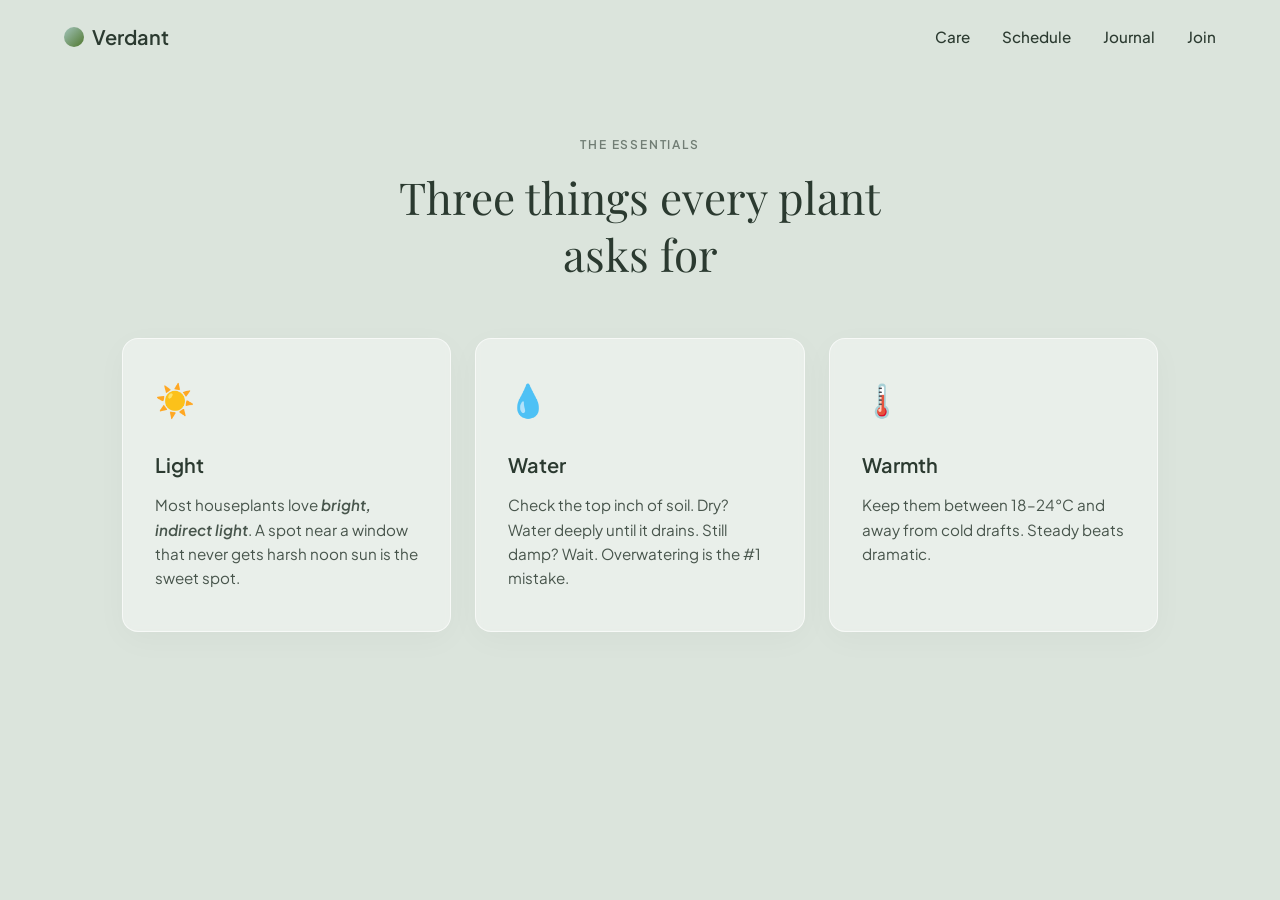
==== project/index.html @ e2938f69 "initial" ====
<!DOCTYPE html>
<html lang="en">
<head>
    <meta charset="UTF-8">
    <meta name="viewport" content="width=device-width, initial-scale=1.0">
    <title>Verdant - The Essentials</title>
    <link rel="stylesheet" href="style.css">
    <link href="https://fonts.googleapis.com/css2?family=Playfair+Display:ital,wght@0,400..700;1,400..700&family=Plus+Jakarta+Sans:wght@300;400;600&display=swap" rel="stylesheet">
</head>
<body>

    <header class="navbar">
        <div class="logo">
            <span class="logo-dot"></span>
            Verdant
        </div>
        <nav class="nav-links">
            <a href="#">Care</a>
            <a href="#">Schedule</a>
            <a href="#">Journal</a>
            <a href="#">Join</a>
        </nav>
    </header>

    <main class="container">
        <p class="subtitle">THE ESSENTIALS</p>
        <h1 class="main-title">Three things every plant asks for</h1>

        <div class="cards-grid">
            <div class="card">
                <div class="icon sun-icon">☀️</div>
                <h2>Light</h2>
                <p>Most houseplants love <em>bright, indirect light</em>. A spot near a window that never gets harsh noon sun is the sweet spot.</p>
            </div>

            <div class="card">
                <div class="icon water-icon">💧</div>
                <h2>Water</h2>
                <p>Check the top inch of 
                    soil. Dry? Water deeply until it drains. Still damp? Wait. Overwatering is the #1 mistake.</p>
            </div>

            <div class="card">
                <div class="icon warmth-icon">🌡️</div>
                <h2>Warmth</h2>
                <p>Keep them between 18–24°C and away from cold drafts. Steady beats dramatic.</p>
            </div>
        </div>
    </main>

</body>
</html>
---- project/style.css ----
/* --- Reset and Base Styles --- */
* {
    margin: 0;
    padding: 0;
    box-sizing: border-box;
}

body {
    background-color: #dbe4dc; /* Muted sage/mint green background */
    font-family: 'Plus Jakarta Sans', sans-serif;
    color: #2b3a30; /* Dark green-grey text for soft contrast */
    min-height: 100vh;
    padding-bottom: 4rem;
}

/* --- Header / Navigation Bar --- */
.navbar {
    display: flex;
    justify-content: space-between;
    align-items: center;
    padding: 1.5rem 4rem;
}

.logo {
    display: flex;
    align-items: center;
    gap: 0.5rem;
    font-weight: 600;
    font-size: 1.25rem;
}

.logo-dot {
    width: 20px;
    height: 20px;
    background: linear-gradient(135deg, #a3c4bc, #4f772d);
    border-radius: 50%;
}

.nav-links {
    display: flex;
    gap: 2rem;
}

.nav-links a {
    text-decoration: none;
    color: #2b3a30;
    font-size: 0.95rem;
    font-weight: 500;
    transition: opacity 0.2s;
}

.nav-links a:hover {
    opacity: 0.7;
}

/* --- Main Layout --- */
.container {
    max-width: 1100px;
    margin: 4rem auto 0 auto;
    text-align: center;
    padding: 0 2rem;
}

.subtitle {
    font-size: 0.75rem;
    letter-spacing: 0.15em;
    font-weight: 600;
    opacity: 0.6;
    margin-bottom: 1rem;
}

.main-title {
    font-family: 'Playfair Display', serif; /* Serif font for headings */
    font-size: 2.75rem;
    font-weight: 400;
    line-height: 1.3;
    max-width: 500px;
    margin: 0 auto 3.5rem auto;
}

/* --- Grid & Cards --- */
.cards-grid {
    display: grid;
    grid-template-columns: repeat(3, 1fr);
    gap: 1.5rem;
}

.card {
    background-color: rgba(255, 255, 255, 0.4); /* Transparent glassmorphism effect */
    border: 1px solid rgba(255, 255, 255, 0.6);
    border-radius: 16px;
    padding: 2.5rem 2rem;
    text-align: left;
    box-shadow: 0 8px 32px 0 rgba(0, 0, 0, 0.03);
    backdrop-filter: blur(4px); /* Subtle blur for the frosted look */
}

.icon {
    font-size: 2rem;
    margin-bottom: 2rem;
}

.card h2 {
    font-size: 1.25rem;
    font-weight: 600;
    margin-bottom: 1rem;
}

.card p {
    font-size: 0.95rem;
    line-height: 1.6;
    opacity: 0.85;
}

.card em {
    font-style: italic;
    font-weight: 600;
}

/* --- Responsive Adjustments --- */
@media (max-width: 900px) {
    .cards-grid {
        grid-template-columns: 1fr; /* Stacks cards on smaller screens */
        gap: 1.5rem;
    }
    
    .navbar {
        padding: 1.5rem 2rem;
    }
}
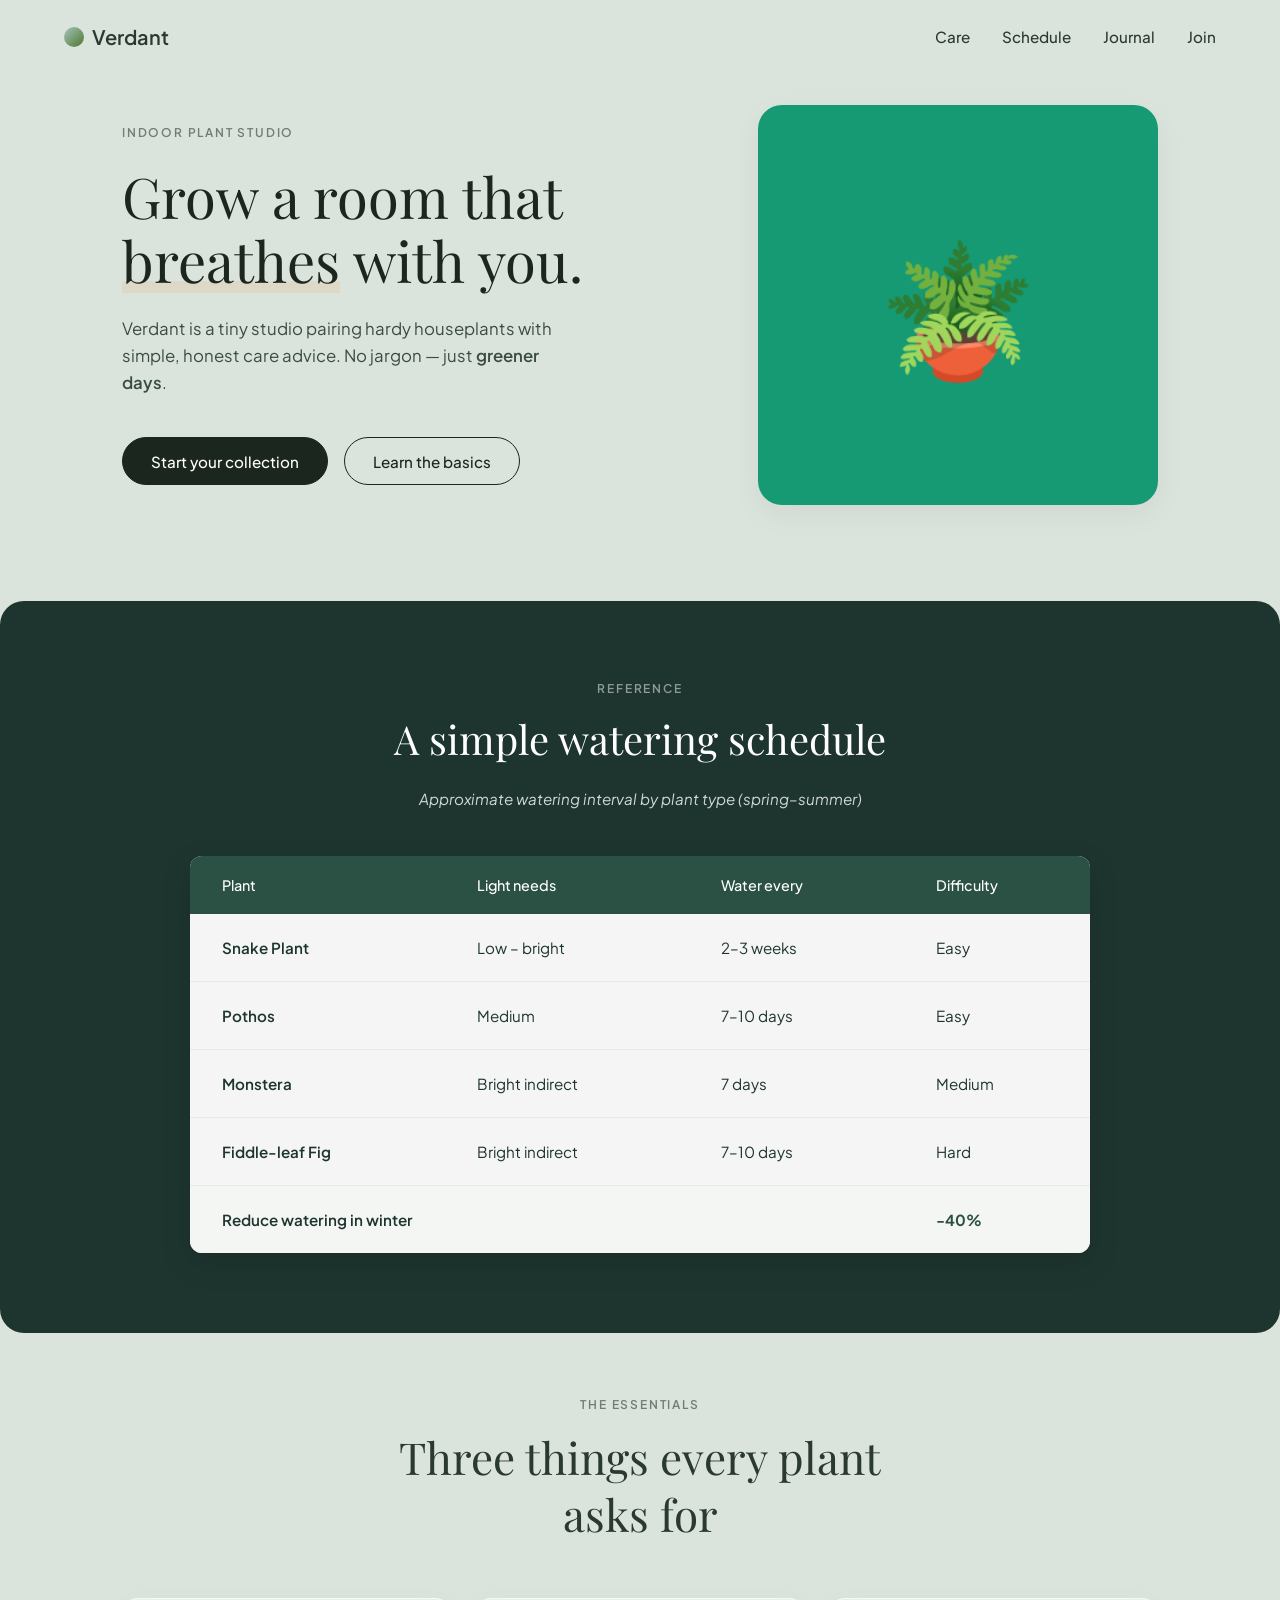
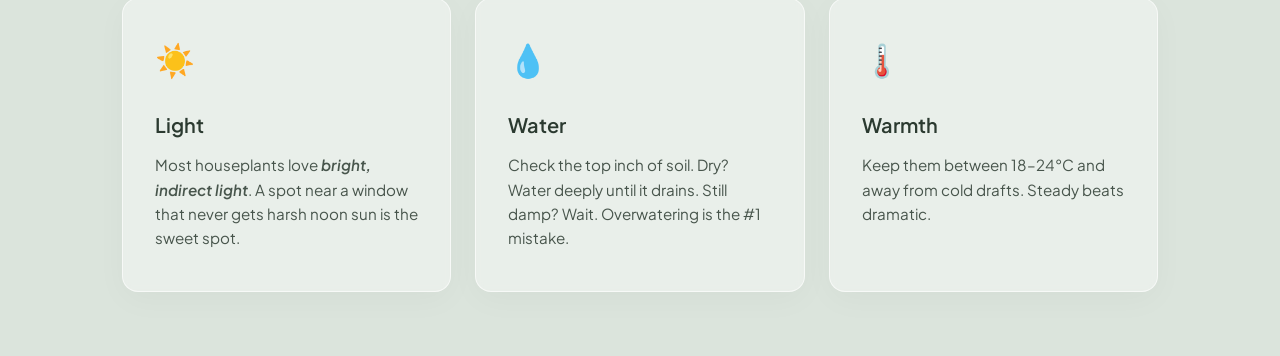
==== commit 56f5aa79: "initial" ====
--- a/project/index.html
+++ b/project/index.html
@@ -21,7 +21,73 @@
             <a href="#">Join</a>
         </nav>
     </header>
+    <section class="hero">
+    <div class="hero-content">
+        <p class="hero-subtitle">INDOOR PLANT STUDIO</p>
+        <h1 class="hero-title">Grow a room that <span class="highlight">breathes</span> with you.</h1>
+        <p class="hero-description">
+            Verdant is a tiny studio pairing hardy houseplants with simple, honest care advice. No jargon — just <strong>greener days</strong>.
+        </p>
+        <div class="hero-buttons">
+            <a href="#" class="btn btn-solid">Start your collection</a>
+            <a href="#" class="btn btn-outline">Learn the basics</a>
+        </div>
+    </div>
+    
+    <div class="hero-image-container">
+        <div class="graphic-box">
+            <div class="plant-illustration">🪴</div>
+        </div>
+    </div>
+</section>
+<section class="reference-section">
+    <p class="ref-subtitle">REFERENCE</p>
+    <h2 class="ref-title">A simple watering schedule</h2>
+    <p class="ref-description">Approximate watering interval by plant type (spring–summer)</p>
 
+    <div class="table-container">
+        <table class="schedule-table">
+            <thead>
+                <tr>
+                    <th>Plant</th>
+                    <th>Light needs</th>
+                    <th>Water every</th>
+                    <th>Difficulty</th>
+                </tr>
+            </thead>
+            <tbody>
+                <tr>
+                    <td><strong>Snake Plant</strong></td>
+                    <td>Low – bright</td>
+                    <td>2–3 weeks</td>
+                    <td>Easy</td>
+                </tr>
+                <tr>
+                    <td><strong>Pothos</strong></td>
+                    <td>Medium</td>
+                    <td>7–10 days</td>
+                    <td>Easy</td>
+                </tr>
+                <tr>
+                    <td><strong>Monstera</strong></td>
+                    <td>Bright indirect</td>
+                    <td>7 days</td>
+                    <td>Medium</td>
+                </tr>
+                <tr>
+                    <td><strong>Fiddle-leaf Fig</strong></td>
+                    <td>Bright indirect</td>
+                    <td>7–10 days</td>
+                    <td>Hard</td>
+                </tr>
+                <tr class="table-footer-row">
+                    <td colspan="3" class="footer-note">Reduce watering in winter</td>
+                    <td class="footer-percentage">-40%</td>
+                </tr>
+            </tbody>
+        </table>
+    </div>
+</section>
     <main class="container">
         <p class="subtitle">THE ESSENTIALS</p>
         <h1 class="main-title">Three things every plant asks for</h1>
--- a/project/style.css
+++ b/project/style.css
@@ -1,3 +1,269 @@
+/* --- Hero Section Layout --- */
+.hero {
+    display: flex;
+    align-items: center;
+    justify-content: space-between;
+    gap: 4rem;
+    text-align: left;
+    max-width: 1100px;
+    margin: 2rem auto 6rem auto; /* Large bottom margin to separate from the cards section */
+    padding: 0 2rem;
+}
+
+.hero-content {
+    flex: 1;
+    max-width: 540px;
+}
+
+.hero-image-container {
+    flex: 1;
+    display: flex;
+    justify-content: flex-end;
+}
+
+/* --- Typography & Text Styling --- */
+.hero-subtitle {
+    font-size: 0.75rem;
+    letter-spacing: 0.15em;
+    font-weight: 600;
+    opacity: 0.6;
+    margin-bottom: 1.5rem;
+}
+
+.hero-title {
+    font-family: 'Playfair Display', serif;
+    font-size: 3.5rem;
+    font-weight: 400;
+    line-height: 1.15;
+    color: #1b261e;
+    margin-bottom: 1.5rem;
+}
+
+/* Highlight underline styling for "breathes" */
+.highlight {
+    position: relative;
+    z-index: 1;
+}
+
+.highlight::after {
+    content: "";
+    position: absolute;
+    left: 0;
+    bottom: 4px;
+    width: 100%;
+    height: 12px;
+    background-color: #dfd5be; /* Soft tan highlight color */
+    z-index: -1;
+    opacity: 0.7;
+}
+
+.hero-description {
+    font-size: 1.05rem;
+    line-height: 1.6;
+    color: #3a4d40;
+    margin-bottom: 2.5rem;
+    max-width: 460px;
+}
+
+.hero-description strong {
+    font-weight: 600;
+}
+
+/* --- Buttons --- */
+.hero-buttons {
+    display: flex;
+    gap: 1rem;
+}
+
+.btn {
+    display: inline-block;
+    padding: 0.85rem 1.75rem;
+    border-radius: 50px; /* Fully rounded capsule buttons */
+    font-size: 0.95rem;
+    font-weight: 500;
+    text-decoration: none;
+    transition: all 0.2s ease;
+}
+
+.btn-solid {
+    background-color: #1b261e; /* Very dark forest green/black */
+    color: #ffffff;
+    border: 1px solid #1b261e;
+}
+
+.btn-solid:hover {
+    background-color: #2b3a30;
+    border-color: #2b3a30;
+}
+
+.btn-outline {
+    background-color: transparent;
+    color: #1b261e;
+    border: 1px solid #1b261e;
+}
+
+.btn-outline:hover {
+    background-color: rgba(27, 38, 30, 0.05);
+}
+
+/* --- Illustration Placeholder --- */
+.graphic-box {
+    width: 100%;
+    max-width: 400px;
+    aspect-ratio: 1 / 1;
+    background-color: #159a74; /* Vibrant teal/green background */
+    border-radius: 24px;
+    display: flex;
+    align-items: center;
+    justify-content: center;
+    box-shadow: 0 10px 30px rgba(0, 0, 0, 0.05);
+}
+
+.plant-illustration {
+    font-size: 8rem; /* Scaled emoji layout; replace with an <img> tag as needed */
+}
+
+/* --- Responsive Adjustments --- */
+@media (max-width: 900px) {
+    .hero {
+        flex-direction: column-reverse; /* Stacks image on top on mobile */
+        text-align: center;
+        margin-bottom: 4rem;
+        gap: 2.5rem;
+    }
+
+    .hero-content {
+        max-width: 100%;
+    }
+
+    .hero-description {
+        margin-left: auto;
+        margin-right: auto;
+    }
+
+    .hero-buttons {
+        justify-content: center;
+        flex-direction: column;
+    }
+
+    .hero-image-container {
+        justify-content: center;
+        width: 100%;
+    }
+    
+    .hero-title {
+        font-size: 2.75rem;
+    }
+}
+/* --- Reference Section Wrapper --- */
+.reference-section {
+    background-color: #1e352f; /* Dark green background */
+    color: #ffffff; /* White text for contrast */
+    padding: 5rem 2rem;
+    margin-top: 6rem;
+    text-align: center;
+    border-radius: 24px; /* Optional: adds smooth edges to the container */
+}
+
+.ref-subtitle {
+    font-size: 0.75rem;
+    letter-spacing: 0.15em;
+    font-weight: 600;
+    opacity: 0.5;
+    margin-bottom: 1rem;
+}
+
+.ref-title {
+    font-family: 'Playfair Display', serif;
+    font-size: 2.5rem;
+    font-weight: 400;
+    margin-bottom: 1.5rem;
+}
+
+.ref-description {
+    font-size: 0.95rem;
+    opacity: 0.8;
+    margin-bottom: 3rem;
+    font-style: italic;
+}
+
+/* --- Table Styles --- */
+.table-container {
+    max-width: 900px;
+    margin: 0 auto;
+    background-color: rgba(255, 255, 255, 0.95); /* Light off-white table body background */
+    color: #1e352f; /* Dark text inside table */
+    border-radius: 12px;
+    overflow: hidden; /* Ensures corners match border-radius */
+    box-shadow: 0 10px 30px rgba(0, 0, 0, 0.15);
+}
+
+.schedule-table {
+    width: 100%;
+    border-collapse: collapse;
+    text-align: left;
+    font-size: 0.95rem;
+}
+
+/* Header Row Styling */
+.schedule-table th {
+    background-color: #2b5144; /* Medium green header block */
+    color: #ffffff;
+    font-weight: 500;
+    padding: 1.25rem 2rem;
+    font-size: 0.9rem;
+}
+
+/* Data Rows Styling */
+.schedule-table td {
+    padding: 1.5rem 2rem;
+    border-bottom: 1px solid rgba(0, 0, 0, 0.05);
+}
+
+.schedule-table tbody tr:last-of-type td {
+    border-bottom: none; /* Removes line on last plant item */
+}
+
+.schedule-table td strong {
+    font-weight: 600;
+}
+
+/* --- Table Footer Row Styling --- */
+.table-footer-row {
+    background-color: #f4f6f4; /* Subtle gray/green accent background for the footer row */
+}
+
+.table-footer-row td {
+    border-top: 1px solid rgba(0, 0, 0, 0.1);
+    padding: 1.5rem 2rem;
+}
+
+.footer-note {
+    font-weight: 600;
+    color: #1e352f;
+}
+
+.footer-percentage {
+    text-align: left;
+    font-weight: 700;
+    color: #2b5144;
+}
+
+/* --- Responsive Layout for Tables --- */
+@media (max-width: 768px) {
+    .table-container {
+        overflow-x: auto; /* Adds a horizontal scrollbar if the viewport is too narrow */
+    }
+    
+    .schedule-table th, 
+    .schedule-table td {
+        padding: 1rem; /* Condenses spacing slightly on small viewports */
+    }
+    
+    .ref-title {
+        font-size: 2rem;
+    }
+}
 /* --- Reset and Base Styles --- */
 * {
     margin: 0;
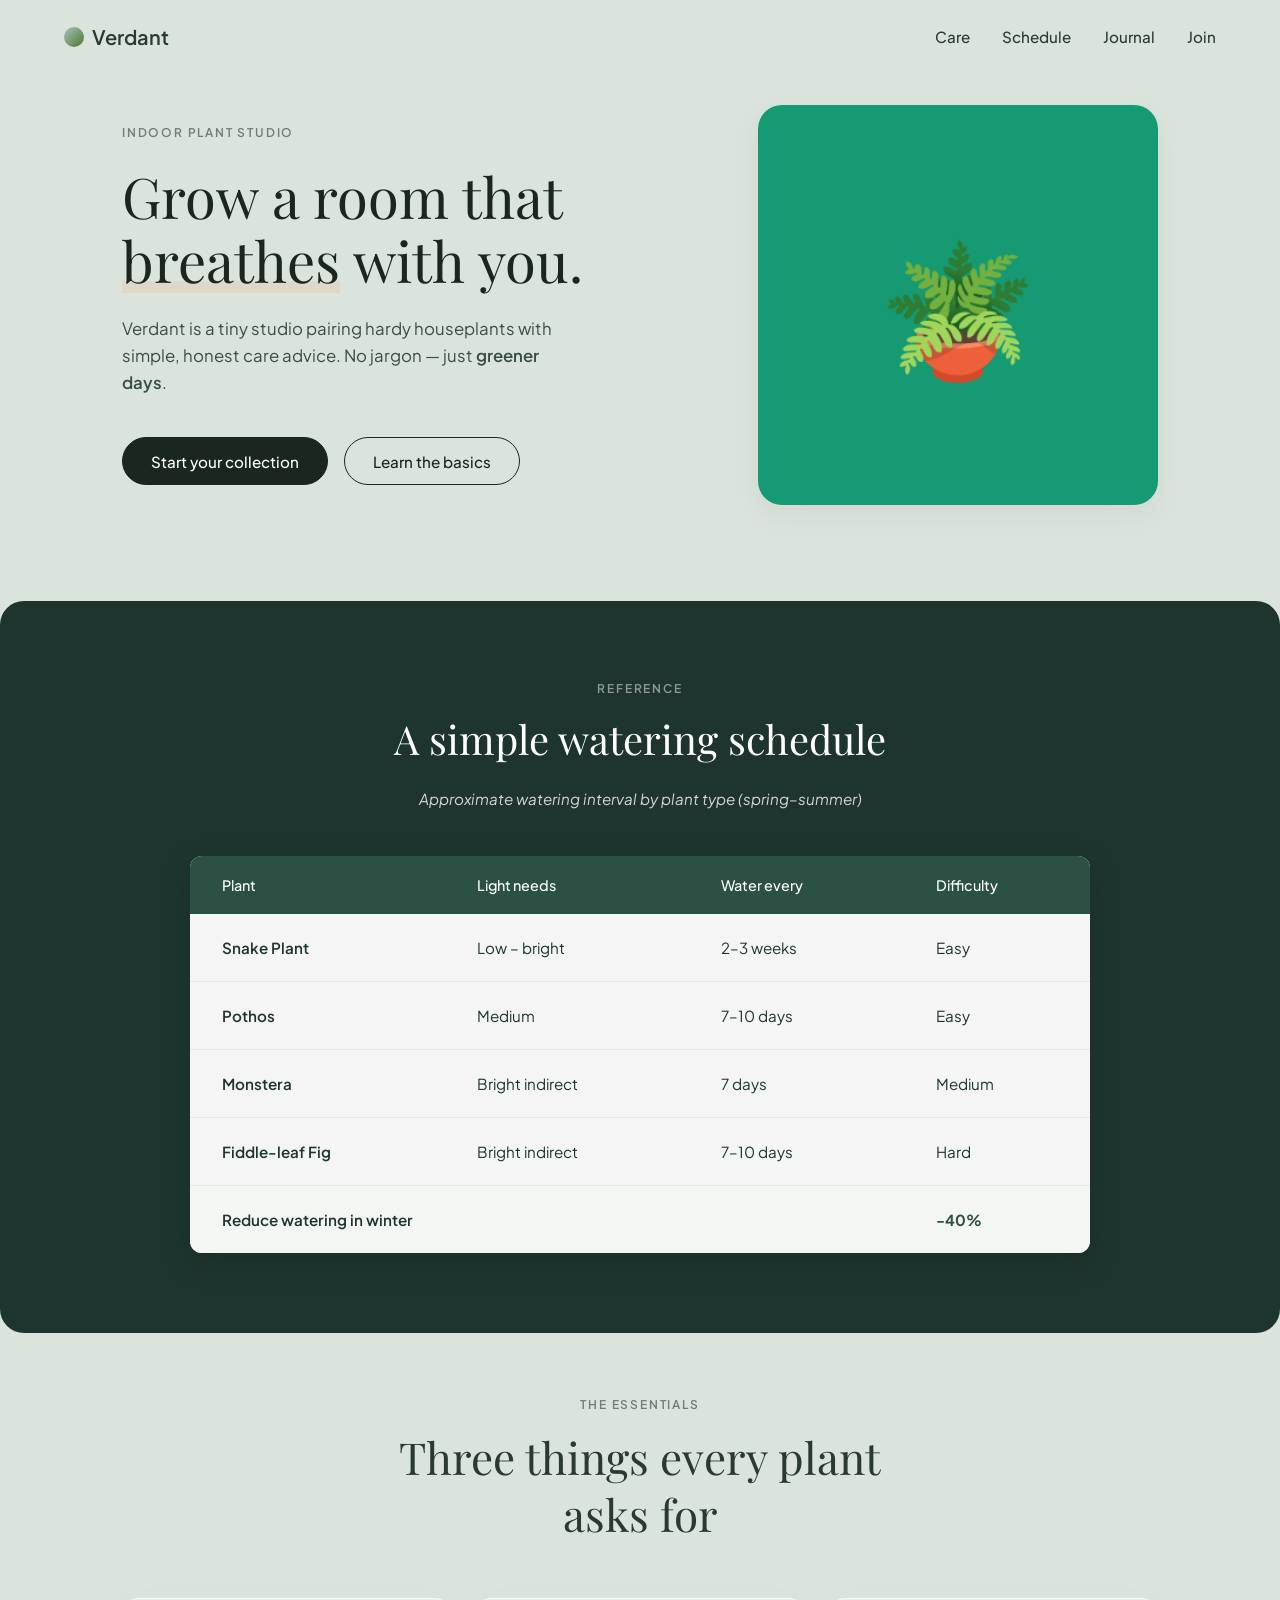
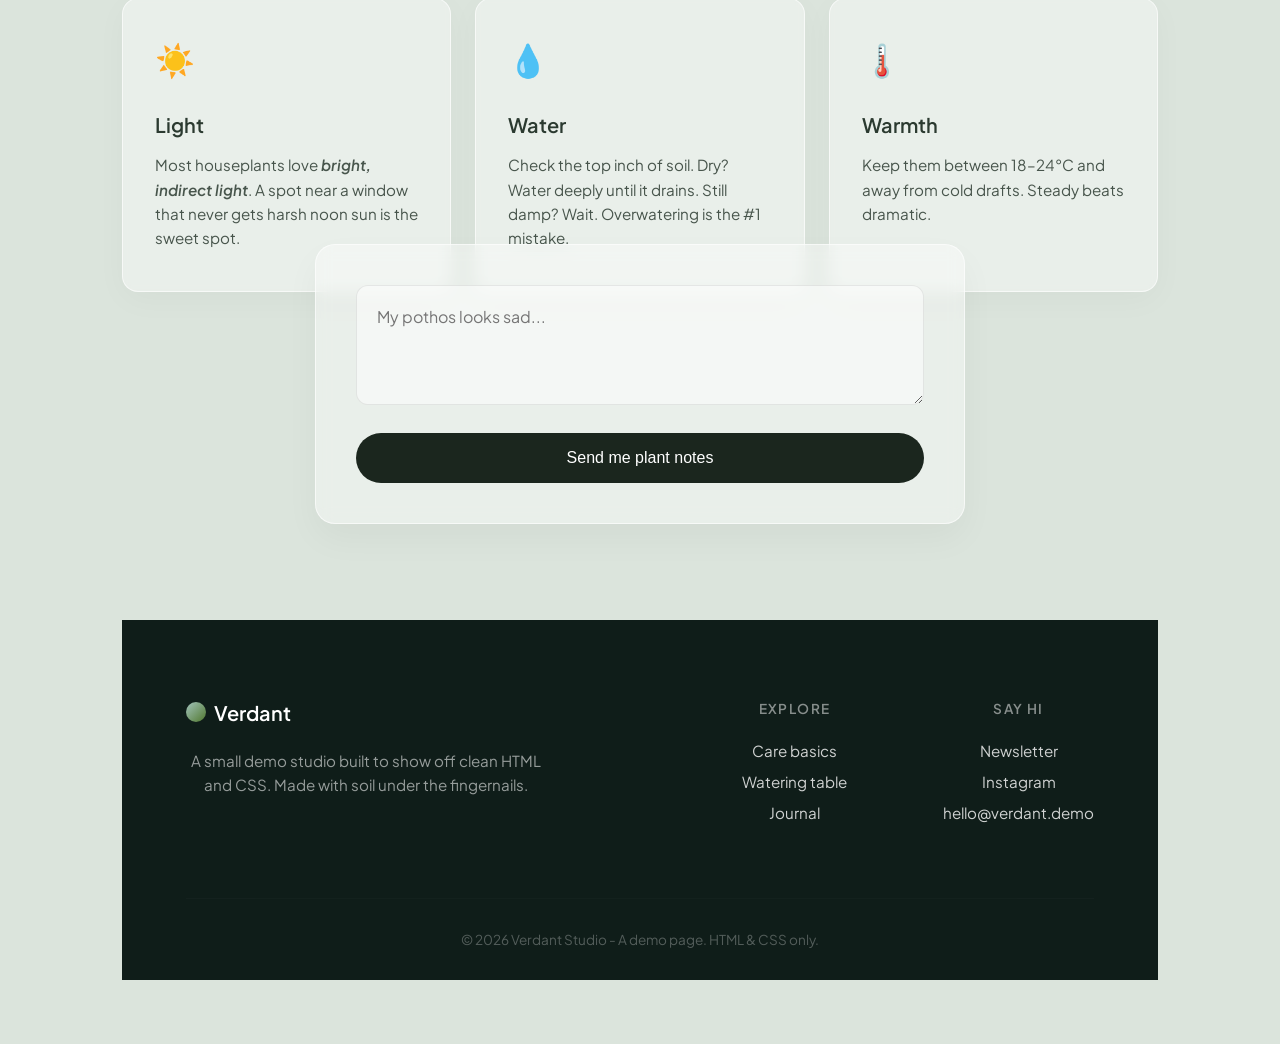
==== commit 2213d7e8: "initial" ====
--- a/project/index.html
+++ b/project/index.html
@@ -112,6 +112,49 @@
                 <p>Keep them between 18–24°C and away from cold drafts. Steady beats dramatic.</p>
             </div>
         </div>
+        <section class="contact-section">
+    <div class="contact-card">
+        <div class="form-group">
+            <textarea id="plant-notes" placeholder="My pothos looks sad..."></textarea>
+        </div>
+        <button type="submit" class="btn-submit">Send me plant notes</button>
+    </div>
+</section>
+
+<footer class="main-footer">
+    <div class="footer-container">
+        <div class="footer-brand">
+            <div class="logo">
+                <span class="logo-dot"></span>
+                Verdant
+            </div>
+            <p class="brand-text">A small demo studio built to show off clean HTML and CSS. Made with soil under the fingernails.</p>
+        </div>
+
+        <div class="footer-links-group">
+            <div class="footer-column">
+                <h3>Explore</h3>
+                <ul>
+                    <li><a href="#">Care basics</a></li>
+                    <li><a href="#">Watering table</a></li>
+                    <li><a href="#">Journal</a></li>
+                </ul>
+            </div>
+            <div class="footer-column">
+                <h3>Say hi</h3>
+                <ul>
+                    <li><a href="#">Newsletter</a></li>
+                    <li><a href="#">Instagram</a></li>
+                    <li><a href="#">hello@verdant.demo</a></li>
+                </ul>
+            </div>
+        </div>
+    </div>
+    
+    <div class="footer-bottom">
+        <p>&copy; 2026 Verdant Studio - A demo page. HTML & CSS only.</p>
+    </div>
+</footer>
     </main>
 
 </body>
--- a/project/style.css
+++ b/project/style.css
@@ -264,6 +264,163 @@
         font-size: 2rem;
     }
 }
+/* --- Contact Form Section --- */
+.contact-section {
+    display: flex;
+    justify-content: center;
+    margin: -3rem auto 6rem auto; /* Negative margin pulls it up slightly to overlap beautifully if needed, or set to 4rem if separated */
+    padding: 0 2rem;
+    max-width: 1100px;
+    position: relative;
+    z-index: 2;
+}
+
+.contact-card {
+    background-color: rgba(255, 255, 255, 0.4);
+    border: 1px solid rgba(255, 255, 255, 0.6);
+    backdrop-filter: blur(8px);
+    border-radius: 20px;
+    padding: 2.5rem;
+    width: 100%;
+    max-width: 650px;
+    box-shadow: 0 15px 35px rgba(0, 0, 0, 0.04);
+}
+
+.form-group {
+    margin-bottom: 1.5rem;
+}
+
+.contact-card textarea {
+    width: 100%;
+    min-height: 120px;
+    background-color: rgba(255, 255, 255, 0.5);
+    border: 1px solid rgba(0, 0, 0, 0.08);
+    border-radius: 12px;
+    padding: 1.25rem;
+    font-family: inherit;
+    font-size: 1rem;
+    color: #1e352f;
+    resize: vertical;
+    outline: none;
+    transition: border-color 0.2s ease;
+}
+
+.contact-card textarea:focus {
+    border-color: #2b5144;
+}
+
+/* Pill Submit Button */
+.btn-submit {
+    width: 100%;
+    padding: 1rem;
+    background-color: #1b261e;
+    color: #ffffff;
+    border: none;
+    border-radius: 50px;
+    font-size: 1rem;
+    font-weight: 500;
+    cursor: pointer;
+    transition: background-color 0.2s ease;
+}
+
+.btn-submit:hover {
+    background-color: #2b3a30;
+}
+
+/* --- Main Footer --- */
+.main-footer {
+    background-color: #0f1d19; /* Deepest dark green tone */
+    color: rgba(255, 255, 255, 0.7);
+    padding: 5rem 4rem 2rem 4rem;
+    font-size: 0.95rem;
+}
+
+.footer-container {
+    max-width: 1100px;
+    margin: 0 auto;
+    display: flex;
+    justify-content: space-between;
+    gap: 4rem;
+}
+
+.footer-brand {
+    max-width: 360px;
+}
+
+.footer-brand .logo {
+    color: #ffffff;
+    margin-bottom: 1.5rem;
+}
+
+.brand-text {
+    line-height: 1.6;
+    opacity: 0.8;
+}
+
+.footer-links-group {
+    display: flex;
+    gap: 6rem;
+}
+
+.footer-column h3 {
+    color: #ffffff;
+    font-size: 0.85rem;
+    text-transform: uppercase;
+    letter-spacing: 0.1em;
+    margin-bottom: 1.5rem;
+    font-weight: 600;
+    opacity: 0.5;
+}
+
+.footer-column ul {
+    list-style: none;
+}
+
+.footer-column li {
+    margin-bottom: 0.75rem;
+}
+
+.footer-column a {
+    color: rgba(255, 255, 255, 0.8);
+    text-decoration: none;
+    transition: color 0.2s ease;
+}
+
+.footer-column a:hover {
+    color: #ffffff;
+}
+
+/* Footer Bottom Bar */
+.footer-bottom {
+    max-width: 1100px;
+    margin: 4rem auto 0 auto;
+    padding-top: 2rem;
+    border-top: 1px solid rgba(255, 255, 255, 0.05);
+    text-align: center;
+    font-size: 0.85rem;
+    opacity: 0.4;
+}
+
+.footer-bottom a {
+    color: inherit;
+}
+
+/* --- Responsive Adjustments --- */
+@media (max-width: 768px) {
+    .footer-container {
+        flex-direction: column;
+        gap: 3rem;
+    }
+    
+    .footer-links-group {
+        gap: 3rem;
+        justify-content: space-between;
+    }
+    
+    .main-footer {
+        padding: 4rem 2rem 2rem 2rem;
+    }
+}
 /* --- Reset and Base Styles --- */
 * {
     margin: 0;
